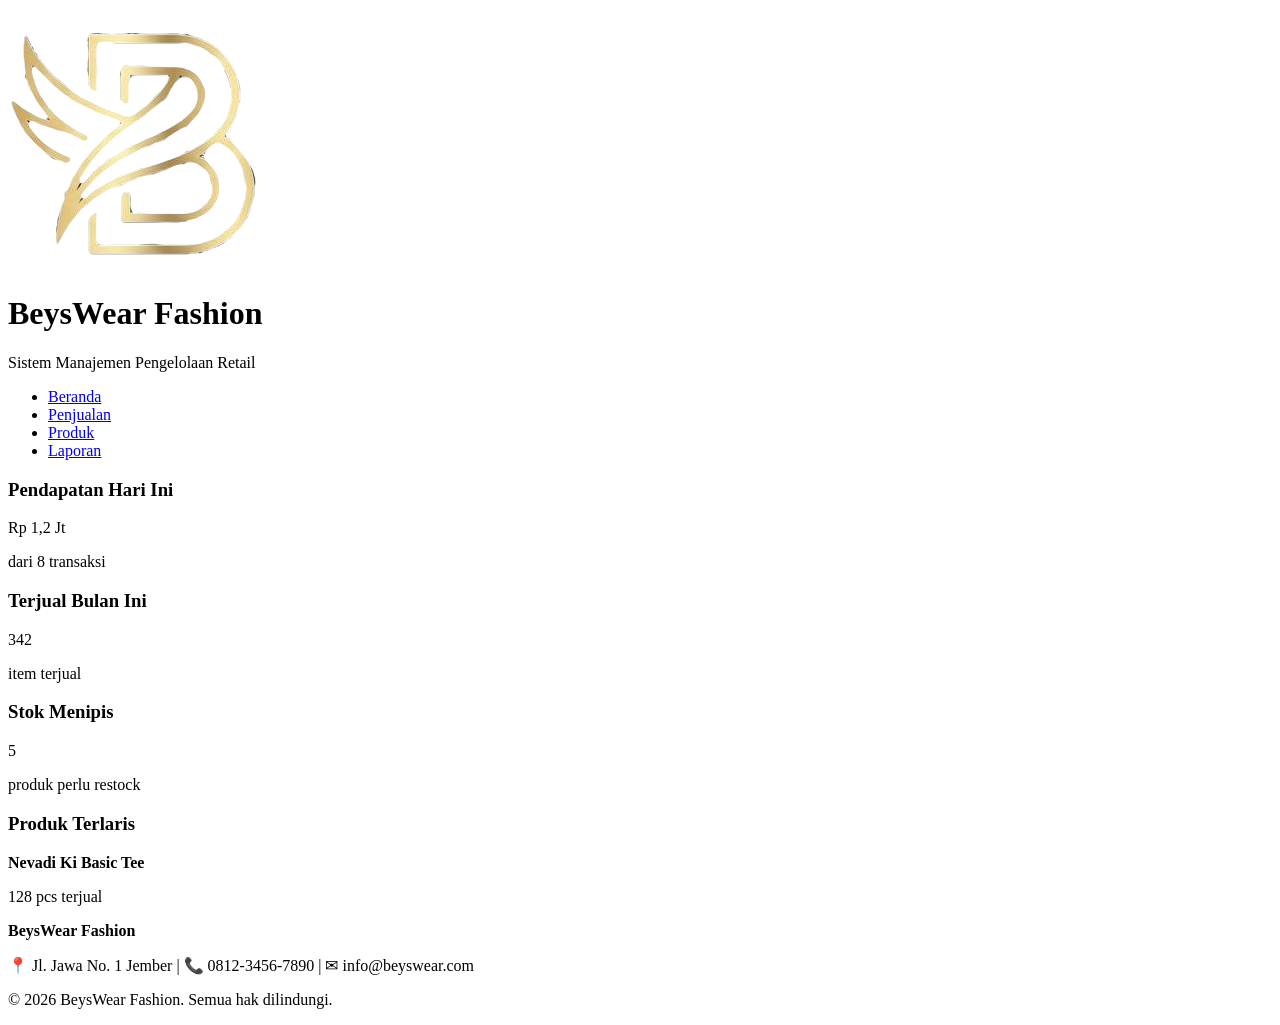
==== index.html @ e57b37e1 "first commit" ====
<!DOCTYPE html>
<html lang="id">

<head>
<meta charset="UTF-8">
<meta name="viewport" content="width=device-width, initial-scale=1.0">
<title>BeysWear Fashion</title>
</head>

<body>

<header>

    <div>
        <img src="IMG_7126.PNG" alt="Logo BeysWear">
        
        <div>
            <h1>BeysWear Fashion</h1>
            <p>Sistem Manajemen Pengelolaan Retail</p>
        </div>
    </div>

</header>

<nav>
    <ul>
        <li><a href="#">Beranda</a></li>
        <li><a href="#">Penjualan</a></li>
        <li><a href="#">Produk</a></li>
        <li><a href="#">Laporan</a></li>
    </ul>
</nav>

<div>

    <aside>

        <div>
            <h3>Pendapatan Hari Ini</h3>
            <p>Rp 1,2 Jt</p>
            <p>dari 8 transaksi</p>
        </div>

        <div>
            <h3>Terjual Bulan Ini</h3>
            <p>342</p>
            <p>item terjual</p>
        </div>

        <div>
            <h3>Stok Menipis</h3>
            <p>5</p>
            <p>produk perlu restock</p>
        </div>

        <div>
            <h3>Produk Terlaris</h3>
            <p><strong>Nevadi Ki Basic Tee</strong></p>
            <p>128 pcs terjual</p>
        </div>

    </aside>

</div>

<footer>
    <p><strong>BeysWear Fashion</strong></p>
    <p>📍 Jl. Jawa No. 1 Jember | 📞 0812-3456-7890 | ✉ info@beyswear.com</p>

    <p>© 2026 BeysWear Fashion. Semua hak dilindungi.</p>
</footer>

</body>
</html>
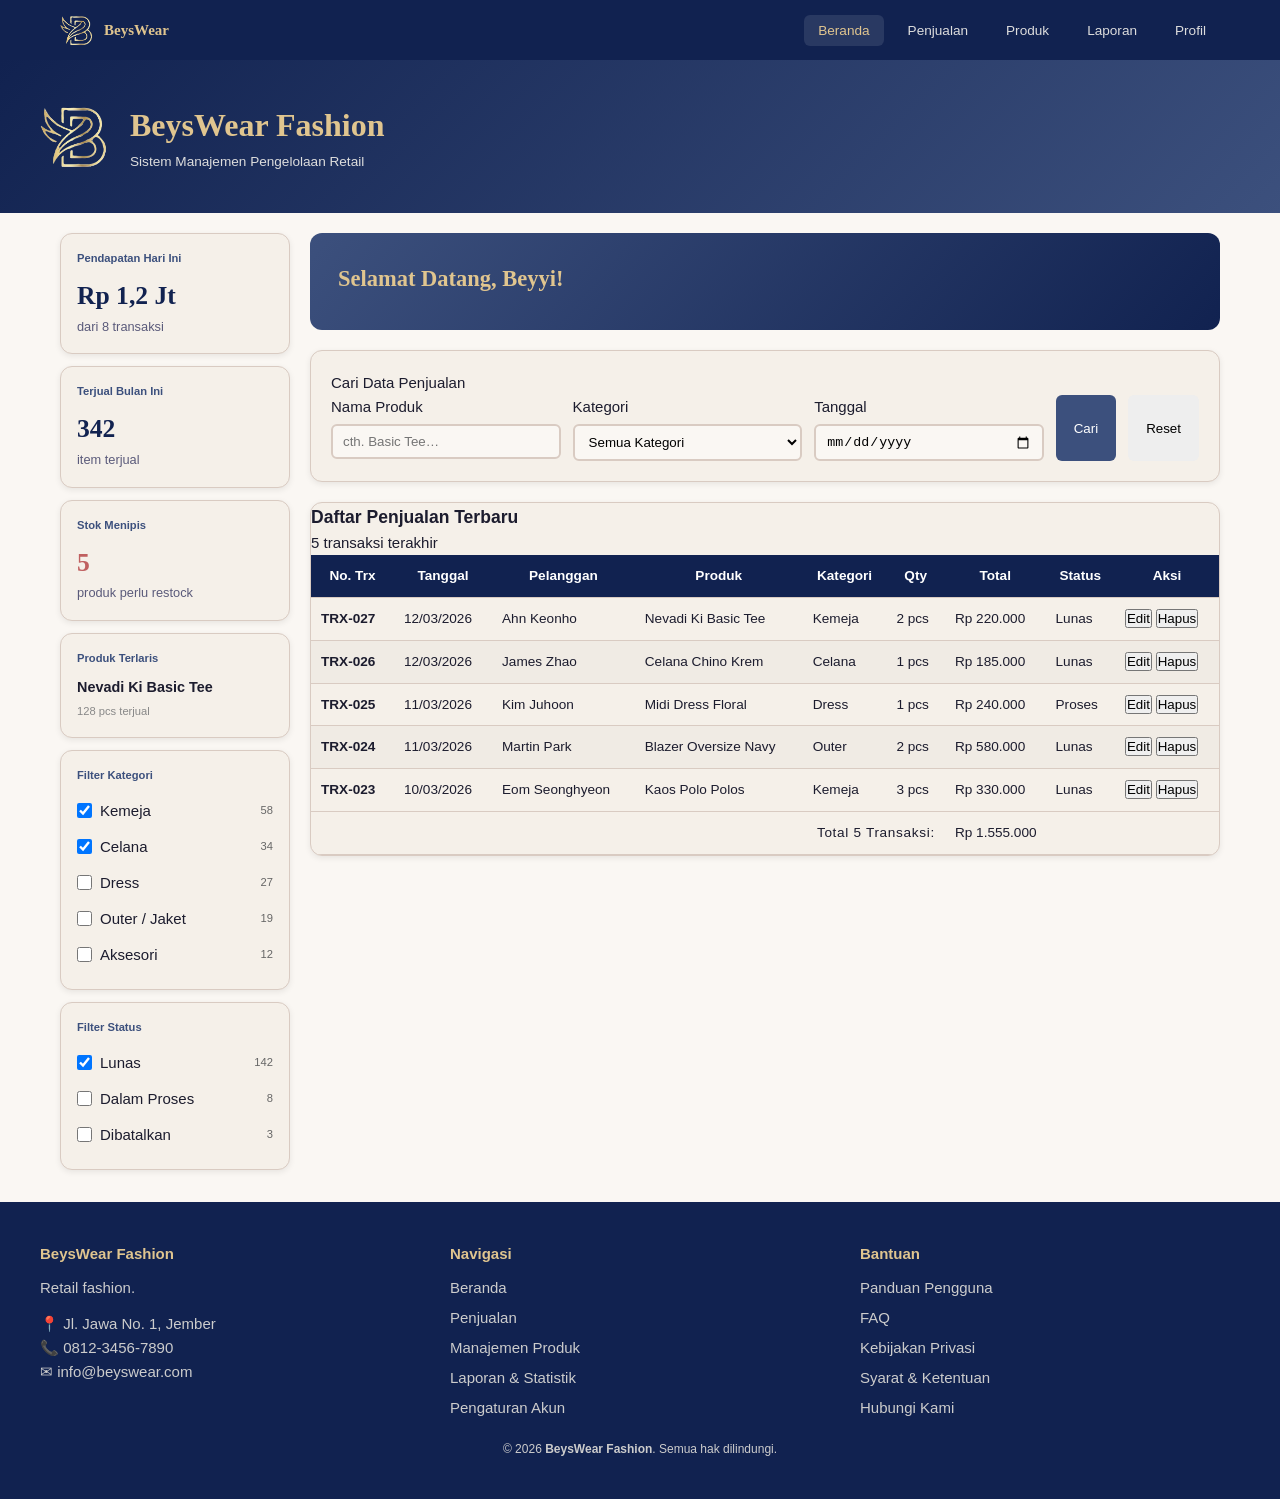
==== commit 915c41ff: "Mengeluarkan file dari folder" ====
--- a/index.html
+++ b/index.html
@@ -1,74 +1,319 @@
 <!DOCTYPE html>
 <html lang="id">
-
 <head>
-<meta charset="UTF-8">
-<meta name="viewport" content="width=device-width, initial-scale=1.0">
-<title>BeysWear Fashion</title>
+    <meta charset="UTF-8">
+    <meta name="viewport" content="width=device-width, initial-scale=1.0">
+    <title>BeysWear Fashion</title>
+    <link rel="stylesheet" href="style.css">
 </head>
 
 <body>
 
-<header>
-
-    <div>
-        <img src="IMG_7126.PNG" alt="Logo BeysWear">
-        
-        <div>
-            <h1>BeysWear Fashion</h1>
-            <p>Sistem Manajemen Pengelolaan Retail</p>
+    <nav>
+        <div class="nav-inner">
+
+            <div class="nav-brand">
+                <img src="IMG_7126.PNG" alt="Logo BeysWear Fashion">
+                <span class="nav-brand-name">BeysWear</span>
+            </div>
+
+            <ul class="nav-menu">
+                <li><a href="#" class="aktif">Beranda</a></li>
+                <li><a href="#">Penjualan</a></li>
+                <li><a href="#">Produk</a></li>
+                <li><a href="#">Laporan</a></li>
+                <li><a href="#">Profil</a></li>
+            </ul>
+
+            <div class="hamburger" role="button">
+                <span></span>
+                <span></span>
+                <span></span>
+            </div>
+
         </div>
+    </nav>
+
+    <header>
+        <div class="header-inner">
+            <img src="IMG_7126.PNG" alt="Logo BeysWear Fashion" class="header-logo">
+            <div class="header-teks">
+                <h1>BeysWear Fashion</h1>
+                <p>Sistem Manajemen Pengelolaan Retail</p>
+            </div>
+        </div>
+    </header>
+
+    <div class="wrapper">
+
+        <aside>
+
+            <div class="sb-card">
+                <p class="sb-title">Pendapatan Hari Ini</p>
+                <p class="sb-angka">Rp 1,2 Jt</p>
+                <p class="sb-label">dari 8 transaksi</p>
+            </div>
+
+            <div class="sb-card">
+                <p class="sb-title">Terjual Bulan Ini</p>
+                <p class="sb-angka">342</p>
+                <p class="sb-label">item terjual</p>
+            </div>
+
+            <div class="sb-card">
+                <p class="sb-title">Stok Menipis</p>
+                <p class="sb-angka" style="color:#C06060;">5</p>
+                <p class="sb-label">produk perlu restock</p>
+            </div>
+
+            <div class="sb-card">
+                <p class="sb-title">Produk Terlaris</p>
+                <p style="font-weight:600; font-size:.9rem;">Nevadi Ki Basic Tee</p>
+                <p class="sb-sub" style="margin-top:4px;">128 pcs terjual</p>
+            </div>
+
+            <div class="sb-card">
+                <p class="sb-title">Filter Kategori</p>
+
+                <div class="filter-row">
+                    <input type="checkbox" id="f-Kemeja" checked>
+                    <label for="f-Kemeja">Kemeja</label>
+                    <span class="filter-count">58</span>
+                </div>
+                <div class="filter-row">
+                    <input type="checkbox" id="f-Celana" checked>
+                    <label for="f-Celana">Celana</label>
+                    <span class="filter-count">34</span>
+                </div>
+                <div class="filter-row">
+                    <input type="checkbox" id="f-dress">
+                    <label for="f-dress">Dress</label>
+                    <span class="filter-count">27</span>
+                </div>
+                <div class="filter-row">
+                    <input type="checkbox" id="f-outer">
+                    <label for="f-outer">Outer / Jaket</label>
+                    <span class="filter-count">19</span>
+                </div>
+                <div class="filter-row">
+                    <input type="checkbox" id="f-aksesori">
+                    <label for="f-aksesori">Aksesori</label>
+                    <span class="filter-count">12</span>
+                </div>
+            </div>
+
+            <div class="sb-card">
+                <p class="sb-title">Filter Status</p>
+
+                <div class="filter-row">
+                    <input type="checkbox" id="s-lunas" checked>
+                    <label for="s-lunas">Lunas</label>
+                    <span class="filter-count">142</span>
+                </div>
+                <div class="filter-row">
+                    <input type="checkbox" id="s-proses">
+                    <label for="s-proses">Dalam Proses</label>
+                    <span class="filter-count">8</span>
+                </div>
+                <div class="filter-row">
+                    <input type="checkbox" id="s-batal">
+                    <label for="s-batal">Dibatalkan</label>
+                    <span class="filter-count">3</span>
+                </div>
+            </div>
+
+        </aside>
+
+    <main>
+
+        <section class="hero-section">
+            <h2>Selamat Datang, Beyyi!</h2>
+        </section>
+
+        <section class="form-box">
+            <p class="seksi-label" id="lbl-form">Cari Data Penjualan</p>
+            <div class="form-row">
+
+                <div class="form-grup">
+                    <label for="cari-nama">Nama Produk</label>
+                    <input type="text" id="cari-nama" placeholder="cth. Basic Tee…">
+                </div>
+
+                <div class="form-grup">
+                    <label for="cari-kategori">Kategori</label>
+                    <select id="cari-kategori">
+                    <option value="">Semua Kategori</option>
+                    <option>Kemeja</option>
+                    <option>Celana</option>
+                    <option>Dress</option>
+                    <option>Outer / Jaket</option>
+                    <option>Aksesori</option>
+                    </select>
+                </div>
+
+                <div class="form-grup">
+                    <label for="cari-tanggal">Tanggal</label>
+                    <input type="date" id="cari-tanggal">
+                </div>
+
+                <button class="btn btn-primer" type="button">Cari</button>
+                <button class="btn btn-sekunder" type="button">Reset</button>
+            </div>
+        </section>
+
+        <section class="tabel-box">
+            <div class="tabel-header">
+                <h3 id="lbl-tabel">Daftar Penjualan Terbaru</h3>
+                <span class="chip">5 transaksi terakhir</span>
+            </div>
+
+            <div class="tabel-scroll">
+                <table>
+                    <caption style="display:none">Daftar 5 transaksi penjualan terbaru BeysWear Fashion</caption>
+
+                    <thead>
+                        <tr>
+                            <th>No. Trx</th>
+                            <th>Tanggal</th>
+                            <th>Pelanggan</th>
+                            <th>Produk</th>
+                            <th>Kategori</th>
+                            <th>Qty</th>
+                            <th>Total</th>
+                            <th>Status</th>
+                            <th>Aksi</th>
+                        </tr>
+                    </thead>
+
+                    <tbody>
+                        <tr>
+                            <td><strong>TRX-027</strong></td>
+                            <td><time datetime="2026-03-12">12/03/2026</time></td>
+                            <td>Ahn Keonho</td>
+                            <td>Nevadi Ki Basic Tee</td>
+                            <td>Kemeja</td>
+                            <td>2 pcs</td>
+                            <td>Rp 220.000</td>
+                            <td><span class="badge badge-lunas">Lunas</span></td>
+                            <td>
+                            <button class="btn-tbl edit"  type="button">Edit</button>
+                            <button class="btn-tbl hapus" type="button">Hapus</button>
+                            </td>
+                        </tr>
+                        
+                        <tr>
+                            <td><strong>TRX-026</strong></td>
+                            <td><time datetime="2026-03-12">12/03/2026</time></td>
+                            <td>James Zhao</td>
+                            <td>Celana Chino Krem</td>
+                            <td>Celana</td>
+                            <td>1 pcs</td>
+                            <td>Rp 185.000</td>
+                            <td><span class="badge badge-lunas">Lunas</span></td>
+                            <td>
+                            <button class="btn-tbl edit"  type="button">Edit</button>
+                            <button class="btn-tbl hapus" type="button">Hapus</button>
+                            </td>
+                        </tr>
+                        <tr>
+                            <td><strong>TRX-025</strong></td>
+                            <td><time datetime="2026-03-11">11/03/2026</time></td>
+                            <td>Kim Juhoon</td>
+                            <td>Midi Dress Floral</td>
+                            <td>Dress</td>
+                            <td>1 pcs</td>
+                            <td>Rp 240.000</td>
+                            <td><span class="badge badge-proses">Proses</span></td>
+                            <td>
+                            <button class="btn-tbl edit"  type="button">Edit</button>
+                            <button class="btn-tbl hapus" type="button">Hapus</button>
+                            </td>
+                        </tr>
+                        <tr>
+                            <td><strong>TRX-024</strong></td>
+                            <td><time datetime="2026-03-11">11/03/2026</time></td>
+                            <td>Martin Park</td>
+                            <td>Blazer Oversize Navy</td>
+                            <td>Outer</td>
+                            <td>2 pcs</td>
+                            <td>Rp 580.000</td>
+                            <td><span class="badge badge-lunas">Lunas</span></td>
+                            <td>
+                            <button class="btn-tbl edit"  type="button">Edit</button>
+                            <button class="btn-tbl hapus" type="button">Hapus</button>
+                            </td>
+                        </tr>
+                        <tr>
+                            <td><strong>TRX-023</strong></td>
+                            <td><time datetime="2026-03-10">10/03/2026</time></td>
+                            <td>Eom Seonghyeon</td>
+                            <td>Kaos Polo Polos</td>
+                            <td>Kemeja</td>
+                            <td>3 pcs</td>
+                            <td>Rp 330.000</td>
+                            <td><span class="badge badge-lunas">Lunas</span></td>
+                            <td>
+                            <button class="btn-tbl edit"  type="button">Edit</button>
+                            <button class="btn-tbl hapus" type="button">Hapus</button>
+                            </td>
+                        </tr>
+                    </tbody>
+
+                    <tfoot>
+                    <tr>
+                        <td colspan="6" style="text-align:right; letter-spacing:.05em;">
+                        Total 5 Transaksi:
+                        </td>
+                        <td colspan="3">Rp 1.555.000</td>
+                    </tr>
+                    </tfoot>
+                </table>
+            </div>
+        </section>
+
+    </main>
     </div>
 
-</header>
-
-<nav>
-    <ul>
-        <li><a href="#">Beranda</a></li>
-        <li><a href="#">Penjualan</a></li>
-        <li><a href="#">Produk</a></li>
-        <li><a href="#">Laporan</a></li>
-    </ul>
-</nav>
-
-<div>
-
-    <aside>
-
-        <div>
-            <h3>Pendapatan Hari Ini</h3>
-            <p>Rp 1,2 Jt</p>
-            <p>dari 8 transaksi</p>
+    <footer>
+        <div class="footer-grid">
+
+            <div class="footer-col">
+                <h4>BeysWear Fashion</h4>
+                <p> Retail fashion. </p>
+                <p style="margin-top:12px;">
+                    📍 Jl. Jawa No. 1, Jember<br>
+                    📞 0812-3456-7890<br>
+                    ✉ info@beyswear.com
+                </p>
+            </div>
+
+            <div class="footer-col">
+                <h4>Navigasi</h4>
+                <ul>
+                    <li><a href="#">Beranda</a></li>
+                    <li><a href="#">Penjualan</a></li>
+                    <li><a href="#">Manajemen Produk</a></li>
+                    <li><a href="#">Laporan &amp; Statistik</a></li>
+                    <li><a href="#">Pengaturan Akun</a></li>
+                </ul>
+            </div>
+
+            <div class="footer-col">
+                <h4>Bantuan</h4>
+                <ul>
+                    <li><a href="#">Panduan Pengguna</a></li>
+                    <li><a href="#">FAQ</a></li>
+                    <li><a href="#">Kebijakan Privasi</a></li>
+                    <li><a href="#">Syarat &amp; Ketentuan</a></li>
+                    <li><a href="#">Hubungi Kami</a></li>
+                </ul>
+            </div>
+
         </div>
 
-        <div>
-            <h3>Terjual Bulan Ini</h3>
-            <p>342</p>
-            <p>item terjual</p>
-        </div>
-
-        <div>
-            <h3>Stok Menipis</h3>
-            <p>5</p>
-            <p>produk perlu restock</p>
-        </div>
-
-        <div>
-            <h3>Produk Terlaris</h3>
-            <p><strong>Nevadi Ki Basic Tee</strong></p>
-            <p>128 pcs terjual</p>
-        </div>
-
-    </aside>
-
-</div>
-
-<footer>
-    <p><strong>BeysWear Fashion</strong></p>
-    <p>📍 Jl. Jawa No. 1 Jember | 📞 0812-3456-7890 | ✉ info@beyswear.com</p>
-
-    <p>© 2026 BeysWear Fashion. Semua hak dilindungi.</p>
-</footer>
+        <p class="footer-bottom"> &copy; 2026 <strong>BeysWear Fashion</strong>. Semua hak dilindungi.
+        </p>
+    </footer>
 
 </body>
 </html>
--- a/style.css
+++ b/style.css
@@ -0,0 +1,337 @@
+        *{box-sizing:border-box;margin:0;padding:0;}
+
+        body{
+        font-family:'DM Sans',sans-serif;
+        font-size:15px;
+        line-height:1.6;
+        background:#FAF7F3 ;
+        color:#1C1C2E ;
+        }
+
+        img{max-width:100%;display:block}
+        ul{list-style:none}
+        a{text-decoration:none;color:inherit}
+
+        @keyframes fadeSlideUp{
+        from{opacity:0;transform:translateY(20px);}
+        to{opacity:1;transform:translateY(0);}
+        }
+
+        @keyframes fadeIn{
+        from{opacity:0;}
+        to{opacity:1;}
+        }
+
+        nav{
+        position:fixed;
+        top:0;
+        width:100%;
+        background:#112250 ;
+        z-index:1000;
+        }
+
+        .nav-inner{
+        max-width:1200px;
+        margin:auto;
+        padding:0 20px;
+        height:60px;
+        display:flex;
+        align-items:center;
+        justify-content:space-between;
+        }
+
+        .nav-brand{
+        display:flex;
+        align-items:center;
+        gap:10px;
+        }
+
+        .nav-brand img{
+        width:34px;
+        height:34px;
+        }
+
+        .nav-brand-name{
+        font-family:'Cormorant Garamond',serif;
+        font-weight:700;
+        color:#E0C58F ;
+        }
+
+        .nav-menu{
+        display:none;
+        gap:10px;
+        }
+
+        .nav-menu li a{
+        padding:8px 14px;
+        font-size:.85rem;
+        color:#ddd;
+        border-radius:6px;
+        transition:.3s;
+        }
+
+        .nav-menu li a:hover,
+        .nav-menu li a.aktif{
+        background:rgba(255,255,255,.1);
+        color:#E0C58F ;
+        }
+
+        .hamburger{
+        display:flex;
+        flex-direction:column;
+        gap:4px;
+        cursor:pointer;
+        }
+
+        .hamburger span{
+        width:22px;
+        height:2px;
+        background:#E0C58F ;
+        }
+
+        @media(min-width:768px){
+        .nav-menu{display:flex;}
+        .hamburger{display:none;}
+        }
+
+        header{
+        margin-top:60px;
+        background:linear-gradient(135deg,#112250,#3C507D);
+        padding:40px 20px;
+        }
+
+        .header-inner{
+        max-width:1200px;
+        margin:auto;
+        display:flex;
+        align-items:center;
+        gap:20px;
+        animation:fadeSlideUp .6s ease;
+        }
+
+        .header-logo{
+        width:70px;
+        }
+
+        .header-teks h1{
+        font-family:'Cormorant Garamond',serif;
+        font-size:2rem;
+        color:#E0C58F;
+        }
+
+        .header-teks p{
+        color:#ddd;
+        font-size:.85rem;
+        }
+
+        .wrapper{
+        max-width:1200px;
+        margin:auto;
+        padding:20px;
+        display:flex;
+        flex-direction:column;
+        gap:20px;
+        }
+
+        @media(min-width:1024px){
+        .wrapper{flex-direction:row;}
+        }
+
+        aside{width:100%;}
+
+        @media(min-width:1024px){
+        aside{width:230px;}
+        }
+
+        .sb-card{
+        background:#F5F0E9;
+        border:1px solid #D9CBC2;
+        border-radius:12px;
+        padding:16px;
+        margin-bottom:12px;
+        box-shadow:0 2px 6px rgba(0,0,0,.08);
+        animation:fadeSlideUp .4s ease;
+        }
+
+        .sb-title{
+        font-size:.7rem;
+        font-weight:600;
+        color:#3C507D;
+        margin-bottom:8px;
+        }
+
+        .sb-angka{
+        font-family:'Cormorant Garamond',serif;
+        font-size:1.6rem;
+        font-weight:700;
+        color:#112250;
+        }
+
+        .sb-label{font-size:.8rem;color:#5A5A7A;}
+        .sb-sub{font-size:.7rem;color:#888}
+
+        .filter-row{
+        display:flex;
+        align-items:center;
+        gap:8px;
+        padding:6px 0;
+        }
+
+        .filter-row input{
+        width:15px;
+        height:15px;
+        }
+
+        .filter-count{
+        margin-left:auto;
+        font-size:.7rem;
+        color:#666;
+        }
+
+        main{
+        flex:1;
+        display:flex;
+        flex-direction:column;
+        gap:20px;
+        }
+
+        .hero-section{
+        background:linear-gradient(130deg,#3C507D,#112250);
+        border-radius:12px;
+        padding:28px;
+        color:white;
+        animation:fadeSlideUp .5s ease;
+        }
+
+        .hero-section h2{
+        font-family:'Cormorant Garamond',serif;
+        color:#E0C58F;
+        margin-bottom:5px;
+        }
+
+        .form-box{
+        background:#F5F0E9;
+        border:1px solid #D9CBC2;
+        border-radius:12px;
+        padding:20px;
+        box-shadow:0 2px 6px rgba(0,0,0,.08);
+        }
+
+        .form-row{
+        display:flex;
+        flex-wrap:wrap;
+        gap:12px;
+        }
+
+        .form-grup{
+        display:flex;
+        flex-direction:column;
+        gap:5px;
+        flex:1;
+        min-width:140px;
+        }
+
+        .form-grup input,
+        .form-grup select{
+        padding:8px 10px;
+        border:2px solid #D9CBC2;
+        border-radius:6px;
+        background:#FAF7F3;
+        }
+
+        .form-grup input:focus,
+        .form-grup select:focus{
+        border-color:#3C507D;
+        outline:none;
+        }
+
+        .btn{
+        padding:8px 18px;
+        border:none;
+        border-radius:6px;
+        cursor:pointer;
+        }
+
+        .btn-primer{
+        background:#3C507D;
+        color:white;
+        }
+
+        .btn-sekunder{
+        background:#eee;
+        }
+
+        .tabel-box{
+        background:#F5F0E9;
+        border:1px solid #D9CBC2;
+        border-radius:12px;
+        overflow:hidden;
+        box-shadow:0 2px 6px rgba(0,0,0,.08);
+        }
+
+        table{
+        width:100%;
+        border-collapse:collapse;
+        font-size:.85rem;
+        }
+
+        thead{
+        background:#112250;
+        color:white;
+        }
+
+        th,td{
+        padding:10px;
+        border-bottom:1px solid #D9CBC2;
+        }
+
+        tbody tr:nth-child(even){
+        background:#F0EBE4;
+        }
+
+        tbody tr:hover{
+        background:#F5E8CB;
+        }
+
+        footer{
+        background:#112250;
+        color:#ccc;
+        padding:40px 20px;
+        }
+
+        .footer-grid{
+        max-width:1200px;
+        margin:auto;
+        display:grid;
+        grid-template-columns:1fr;
+        gap:30px;
+        }
+
+        @media(min-width:600px){
+        .footer-grid{grid-template-columns:repeat(2,1fr);}
+        }
+
+        @media(min-width:900px){
+        .footer-grid{grid-template-columns:repeat(3,1fr);}
+        }
+
+        .footer-col h4{
+        color:#E0C58F;
+        margin-bottom:10px;
+        }
+
+        .footer-col ul{
+        display:flex;
+        flex-direction:column;
+        gap:6px;
+        }
+
+        .footer-col ul a:hover{
+        color:#E0C58F;
+        }
+
+        .footer-bottom{
+        text-align:center;
+        margin-top:20px;
+        font-size:.75rem;
+        }
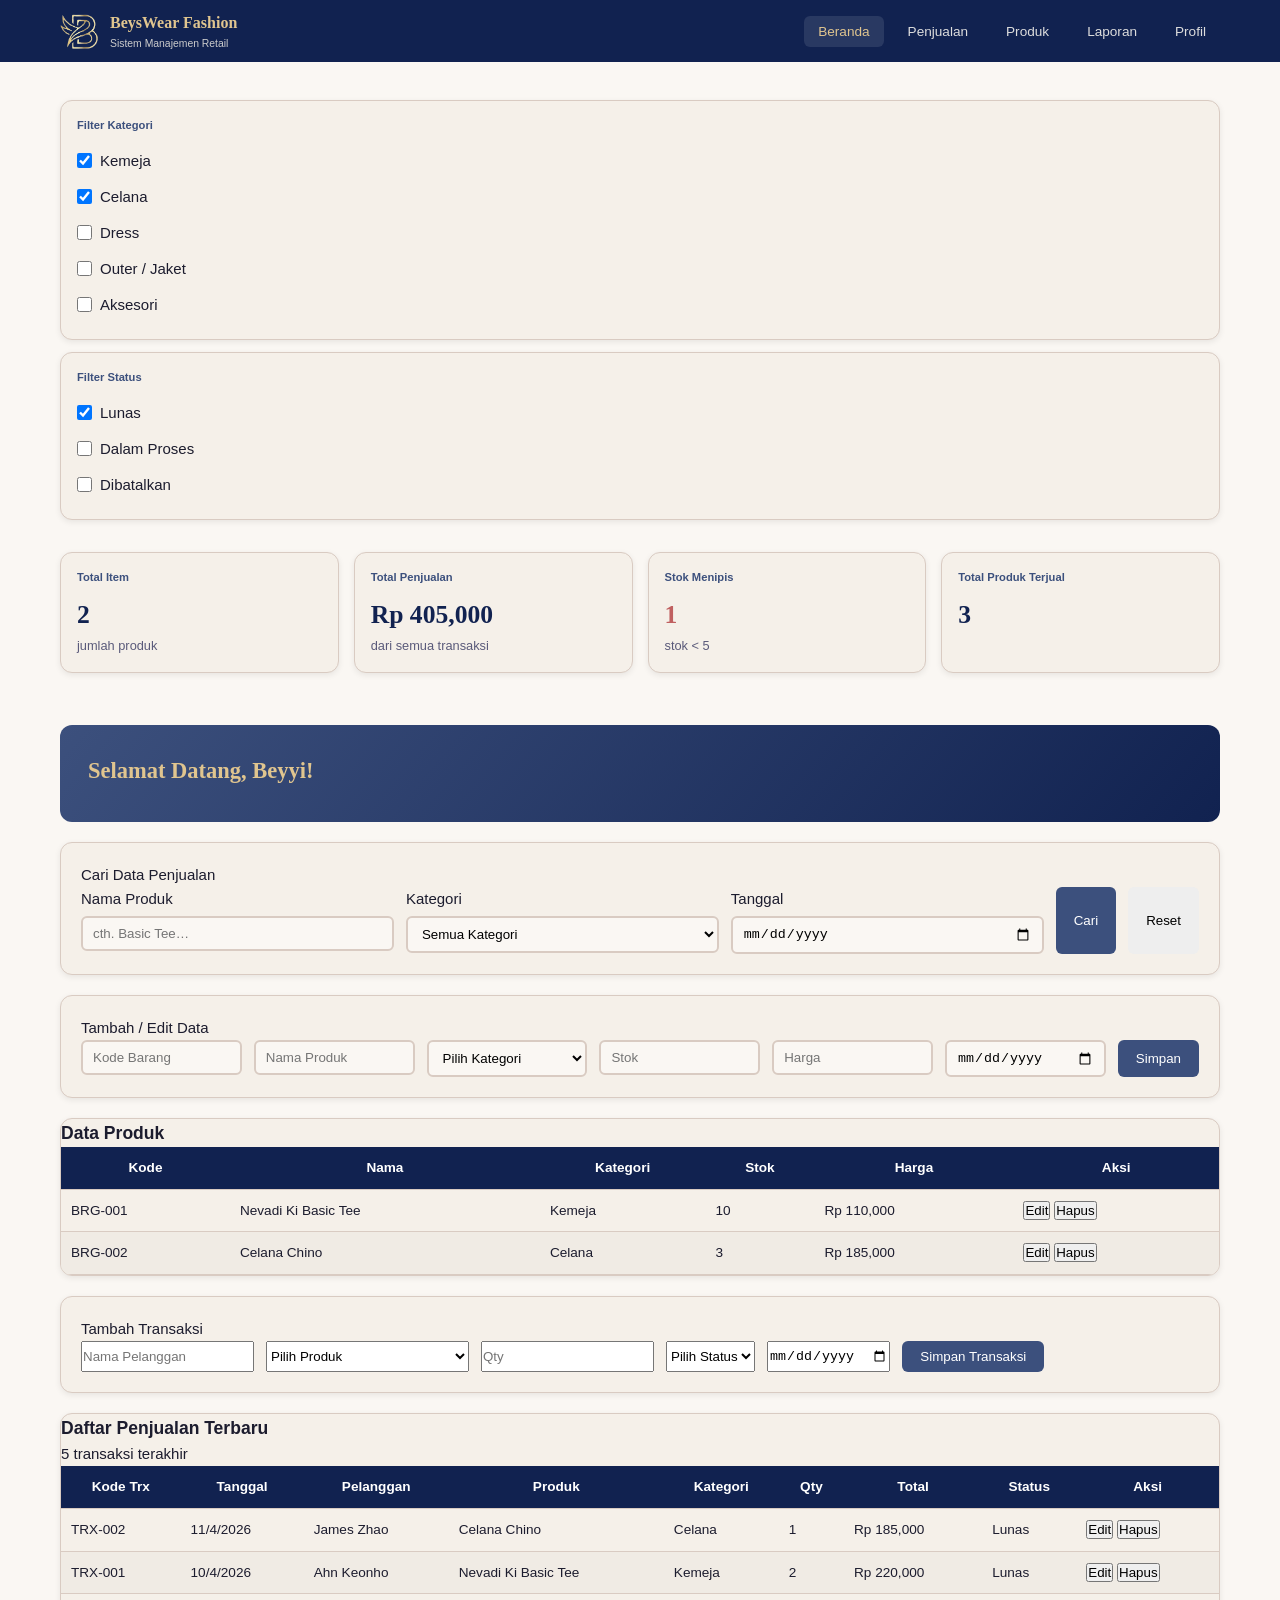
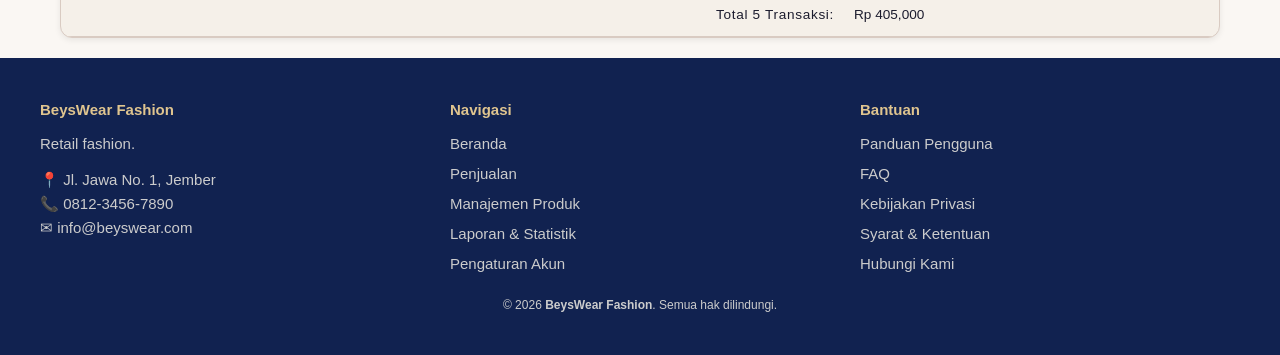
==== commit f8bbe792: "Menambahkan JS dan mengganti beberapa tampilan" ====
--- a/index.html
+++ b/index.html
@@ -11,12 +11,15 @@
 
     <nav>
         <div class="nav-inner">
-
+    
             <div class="nav-brand">
                 <img src="IMG_7126.PNG" alt="Logo BeysWear Fashion">
-                <span class="nav-brand-name">BeysWear</span>
-            </div>
-
+                <div class="brand-text">
+                    <h1>BeysWear Fashion</h1>
+                    <p>Sistem Manajemen Retail</p>
+                </div>
+            </div>
+    
             <ul class="nav-menu">
                 <li><a href="#" class="aktif">Beranda</a></li>
                 <li><a href="#">Penjualan</a></li>
@@ -24,53 +27,19 @@
                 <li><a href="#">Laporan</a></li>
                 <li><a href="#">Profil</a></li>
             </ul>
-
+    
             <div class="hamburger" role="button">
                 <span></span>
                 <span></span>
                 <span></span>
             </div>
-
+    
         </div>
     </nav>
 
-    <header>
-        <div class="header-inner">
-            <img src="IMG_7126.PNG" alt="Logo BeysWear Fashion" class="header-logo">
-            <div class="header-teks">
-                <h1>BeysWear Fashion</h1>
-                <p>Sistem Manajemen Pengelolaan Retail</p>
-            </div>
-        </div>
-    </header>
-
     <div class="wrapper">
 
         <aside>
-
-            <div class="sb-card">
-                <p class="sb-title">Pendapatan Hari Ini</p>
-                <p class="sb-angka">Rp 1,2 Jt</p>
-                <p class="sb-label">dari 8 transaksi</p>
-            </div>
-
-            <div class="sb-card">
-                <p class="sb-title">Terjual Bulan Ini</p>
-                <p class="sb-angka">342</p>
-                <p class="sb-label">item terjual</p>
-            </div>
-
-            <div class="sb-card">
-                <p class="sb-title">Stok Menipis</p>
-                <p class="sb-angka" style="color:#C06060;">5</p>
-                <p class="sb-label">produk perlu restock</p>
-            </div>
-
-            <div class="sb-card">
-                <p class="sb-title">Produk Terlaris</p>
-                <p style="font-weight:600; font-size:.9rem;">Nevadi Ki Basic Tee</p>
-                <p class="sb-sub" style="margin-top:4px;">128 pcs terjual</p>
-            </div>
 
             <div class="sb-card">
                 <p class="sb-title">Filter Kategori</p>
@@ -78,27 +47,22 @@
                 <div class="filter-row">
                     <input type="checkbox" id="f-Kemeja" checked>
                     <label for="f-Kemeja">Kemeja</label>
-                    <span class="filter-count">58</span>
                 </div>
                 <div class="filter-row">
                     <input type="checkbox" id="f-Celana" checked>
                     <label for="f-Celana">Celana</label>
-                    <span class="filter-count">34</span>
-                </div>
-                <div class="filter-row">
-                    <input type="checkbox" id="f-dress">
-                    <label for="f-dress">Dress</label>
-                    <span class="filter-count">27</span>
-                </div>
-                <div class="filter-row">
-                    <input type="checkbox" id="f-outer">
-                    <label for="f-outer">Outer / Jaket</label>
-                    <span class="filter-count">19</span>
-                </div>
-                <div class="filter-row">
-                    <input type="checkbox" id="f-aksesori">
-                    <label for="f-aksesori">Aksesori</label>
-                    <span class="filter-count">12</span>
+                </div>
+                <div class="filter-row">
+                    <input type="checkbox" id="f-Dress">
+                    <label for="f-Dress">Dress</label>
+                </div>
+                <div class="filter-row">
+                    <input type="checkbox" id="f-Outer">
+                    <label for="f-Outer">Outer / Jaket</label>
+                </div>
+                <div class="filter-row">
+                    <input type="checkbox" id="f-Aksesori">
+                    <label for="f-Aksesori">Aksesori</label>
                 </div>
             </div>
 
@@ -108,23 +72,45 @@
                 <div class="filter-row">
                     <input type="checkbox" id="s-lunas" checked>
                     <label for="s-lunas">Lunas</label>
-                    <span class="filter-count">142</span>
                 </div>
                 <div class="filter-row">
                     <input type="checkbox" id="s-proses">
                     <label for="s-proses">Dalam Proses</label>
-                    <span class="filter-count">8</span>
                 </div>
                 <div class="filter-row">
                     <input type="checkbox" id="s-batal">
                     <label for="s-batal">Dibatalkan</label>
-                    <span class="filter-count">3</span>
                 </div>
             </div>
 
         </aside>
 
     <main>
+
+        <div class="statistik-grid">
+            <div class="sb-card">
+                <p class="sb-title">Total Item</p>
+                <p class="sb-angka" id="totalItem">0</p>
+                <p class="sb-label">jumlah produk</p>
+            </div>
+            
+            <div class="sb-card">
+                <p class="sb-title">Total Penjualan</p>
+                <p class="sb-angka" id="totalPenjualan">Rp 0</p>
+                <p class="sb-label">dari semua transaksi</p>
+            </div>
+            
+            <div class="sb-card">
+                <p class="sb-title">Stok Menipis</p>
+                <p class="sb-angka" id="stokMenipis" style="color:#C06060;">0</p>
+                <p class="sb-label">stok < 5</p>
+            </div>
+
+            <div class="sb-card">
+                <p class="sb-title">Total Produk Terjual</p>
+                <p class="sb-angka" id="totalTerjual">0</p>
+            </div>
+        </div>
 
         <section class="hero-section">
             <h2>Selamat Datang, Beyyi!</h2>
@@ -135,8 +121,8 @@
             <div class="form-row">
 
                 <div class="form-grup">
-                    <label for="cari-nama">Nama Produk</label>
-                    <input type="text" id="cari-nama" placeholder="cth. Basic Tee…">
+                    <label for="searchInput">Nama Produk</label>
+                    <input type="text" id="searchInput" placeholder="cth. Basic Tee…">
                 </div>
 
                 <div class="form-grup">
@@ -161,6 +147,97 @@
             </div>
         </section>
 
+        <section class="form-box">
+            <p class="seksi-label">Tambah / Edit Data</p>
+        
+            <form id="formData" class="form-row">
+        
+                <input type="hidden" id="editIndex">
+        
+                <div class="form-grup">
+                    <input type="text" id="kode" placeholder="Kode Barang" required>
+                </div>
+        
+                <div class="form-grup">
+                    <input type="text" id="nama" placeholder="Nama Produk" required>
+                </div>
+        
+                <div class="form-grup">
+                    <select id="kategoriForm" required>
+                        <option value="">Pilih Kategori</option>
+                        <option>Kemeja</option>
+                        <option>Celana</option>
+                        <option>Dress</option>
+                        <option>Outer / Jaket</option>
+                        <option>Aksesori</option>
+                    </select>
+                </div>
+        
+                <div class="form-grup">
+                    <input type="number" id="stok" placeholder="Stok" required>
+                </div>
+        
+                <div class="form-grup">
+                    <input type="number" id="harga" placeholder="Harga" required>
+                </div>
+        
+                <div class="form-grup">
+                    <input type="date" id="tanggal" required>
+                </div>
+        
+                <button id="btnSimpan" type="button" class="btn btn-primer">Simpan</button>
+        
+            </form>
+        </section>
+
+        <section class="tabel-box">
+            <div class="tabel-header">
+                <h3>Data Produk</h3>
+            </div>
+        
+            <div class="tabel-scroll">
+                <table>
+                    <thead>
+                        <tr>
+                            <th>Kode</th>
+                            <th>Nama</th>
+                            <th>Kategori</th>
+                            <th>Stok</th>
+                            <th>Harga</th>
+                            <th>Aksi</th>
+                        </tr>
+                    </thead>
+        
+                    <tbody id="dataProduk"></tbody>
+                </table>
+            </div>
+        </section>
+
+        <section class="form-box">
+            <p class="seksi-label">Tambah Transaksi</p>
+        
+            <div class="form-row">
+        
+                <input type="text" id="pelanggan" placeholder="Nama Pelanggan">
+        
+                <select id="produkSelect"></select>
+        
+                <input type="number" id="qty" placeholder="Qty">
+        
+                <select id="status">
+                    <option value="">Pilih Status</option>
+                    <option>Lunas</option>
+                    <option>Proses</option>
+                    <option>Batal</option>
+                </select>
+        
+                <input type="date" id="tanggalJual">
+        
+                <button id="btnTransaksi" class="btn btn-primer">Simpan Transaksi</button>
+        
+            </div>
+        </section>
+
         <section class="tabel-box">
             <div class="tabel-header">
                 <h3 id="lbl-tabel">Daftar Penjualan Terbaru</h3>
@@ -173,7 +250,7 @@
 
                     <thead>
                         <tr>
-                            <th>No. Trx</th>
+                            <th>Kode Trx</th>
                             <th>Tanggal</th>
                             <th>Pelanggan</th>
                             <th>Produk</th>
@@ -184,87 +261,16 @@
                             <th>Aksi</th>
                         </tr>
                     </thead>
-
-                    <tbody>
-                        <tr>
-                            <td><strong>TRX-027</strong></td>
-                            <td><time datetime="2026-03-12">12/03/2026</time></td>
-                            <td>Ahn Keonho</td>
-                            <td>Nevadi Ki Basic Tee</td>
-                            <td>Kemeja</td>
-                            <td>2 pcs</td>
-                            <td>Rp 220.000</td>
-                            <td><span class="badge badge-lunas">Lunas</span></td>
-                            <td>
-                            <button class="btn-tbl edit"  type="button">Edit</button>
-                            <button class="btn-tbl hapus" type="button">Hapus</button>
-                            </td>
-                        </tr>
-                        
-                        <tr>
-                            <td><strong>TRX-026</strong></td>
-                            <td><time datetime="2026-03-12">12/03/2026</time></td>
-                            <td>James Zhao</td>
-                            <td>Celana Chino Krem</td>
-                            <td>Celana</td>
-                            <td>1 pcs</td>
-                            <td>Rp 185.000</td>
-                            <td><span class="badge badge-lunas">Lunas</span></td>
-                            <td>
-                            <button class="btn-tbl edit"  type="button">Edit</button>
-                            <button class="btn-tbl hapus" type="button">Hapus</button>
-                            </td>
-                        </tr>
-                        <tr>
-                            <td><strong>TRX-025</strong></td>
-                            <td><time datetime="2026-03-11">11/03/2026</time></td>
-                            <td>Kim Juhoon</td>
-                            <td>Midi Dress Floral</td>
-                            <td>Dress</td>
-                            <td>1 pcs</td>
-                            <td>Rp 240.000</td>
-                            <td><span class="badge badge-proses">Proses</span></td>
-                            <td>
-                            <button class="btn-tbl edit"  type="button">Edit</button>
-                            <button class="btn-tbl hapus" type="button">Hapus</button>
-                            </td>
-                        </tr>
-                        <tr>
-                            <td><strong>TRX-024</strong></td>
-                            <td><time datetime="2026-03-11">11/03/2026</time></td>
-                            <td>Martin Park</td>
-                            <td>Blazer Oversize Navy</td>
-                            <td>Outer</td>
-                            <td>2 pcs</td>
-                            <td>Rp 580.000</td>
-                            <td><span class="badge badge-lunas">Lunas</span></td>
-                            <td>
-                            <button class="btn-tbl edit"  type="button">Edit</button>
-                            <button class="btn-tbl hapus" type="button">Hapus</button>
-                            </td>
-                        </tr>
-                        <tr>
-                            <td><strong>TRX-023</strong></td>
-                            <td><time datetime="2026-03-10">10/03/2026</time></td>
-                            <td>Eom Seonghyeon</td>
-                            <td>Kaos Polo Polos</td>
-                            <td>Kemeja</td>
-                            <td>3 pcs</td>
-                            <td>Rp 330.000</td>
-                            <td><span class="badge badge-lunas">Lunas</span></td>
-                            <td>
-                            <button class="btn-tbl edit"  type="button">Edit</button>
-                            <button class="btn-tbl hapus" type="button">Hapus</button>
-                            </td>
-                        </tr>
-                    </tbody>
+                    
+                    <tbody id="dataPenjualan"></tbody>
 
                     <tfoot>
+
                     <tr>
                         <td colspan="6" style="text-align:right; letter-spacing:.05em;">
                         Total 5 Transaksi:
                         </td>
-                        <td colspan="3">Rp 1.555.000</td>
+                        <td colspan="3" id="totalTransaksi">Rp 0</td>
                     </tr>
                     </tfoot>
                 </table>
@@ -315,5 +321,6 @@
         </p>
     </footer>
 
+    <script src="script.js"></script>
 </body>
 </html>
--- a/style.css
+++ b/style.css
@@ -33,8 +33,7 @@
         .nav-inner{
         max-width:1200px;
         margin:auto;
-        padding:0 20px;
-        height:60px;
+        padding:10px 20px;
         display:flex;
         align-items:center;
         justify-content:space-between;
@@ -45,10 +44,21 @@
         align-items:center;
         gap:10px;
         }
-
+            
         .nav-brand img{
-        width:34px;
-        height:34px;
+        width:40px;
+        height:40px;
+        }
+            
+        .brand-text h1{
+        font-size:1rem;
+        color:#E0C58F;
+        font-family:'Cormorant Garamond',serif;
+        }
+            
+        .brand-text p{
+        font-size:.65rem;
+        color:#ccc;
         }
 
         .nav-brand-name{
@@ -57,9 +67,28 @@
         color:#E0C58F ;
         }
 
-        .nav-menu{
-        display:none;
-        gap:10px;
+        .nav-menu {
+        display: none;
+        flex-direction: column;
+        gap: 10px;
+        width: 100%;
+        background: #112250;
+        position: absolute;
+        top: 60px;
+        left: 0;
+        padding: 20px;
+        z-index: 100;
+        }
+
+        .nav-menu.active {
+        display: flex;
+        flex-direction: column;
+        position: absolute;
+        top: 60px;
+        right: 20px;
+        background: #112250;
+        padding: 10px;
+        border-radius: 8px;
         }
 
         .nav-menu li a{
@@ -89,59 +118,16 @@
         background:#E0C58F ;
         }
 
-        @media(min-width:768px){
-        .nav-menu{display:flex;}
-        .hamburger{display:none;}
-        }
-
-        header{
-        margin-top:60px;
-        background:linear-gradient(135deg,#112250,#3C507D);
-        padding:40px 20px;
-        }
-
-        .header-inner{
-        max-width:1200px;
-        margin:auto;
-        display:flex;
-        align-items:center;
-        gap:20px;
-        animation:fadeSlideUp .6s ease;
-        }
-
-        .header-logo{
-        width:70px;
-        }
-
-        .header-teks h1{
-        font-family:'Cormorant Garamond',serif;
-        font-size:2rem;
-        color:#E0C58F;
-        }
-
-        .header-teks p{
-        color:#ddd;
-        font-size:.85rem;
-        }
-
         .wrapper{
         max-width:1200px;
-        margin:auto;
+        margin:80px auto 0;
         padding:20px;
         display:flex;
         flex-direction:column;
         gap:20px;
         }
 
-        @media(min-width:1024px){
-        .wrapper{flex-direction:row;}
-        }
-
         aside{width:100%;}
-
-        @media(min-width:1024px){
-        aside{width:230px;}
-        }
 
         .sb-card{
         background:#F5F0E9;
@@ -153,6 +139,12 @@
         animation:fadeSlideUp .4s ease;
         }
 
+        .sb-card:hover {
+        transform: translateY(-5px);
+        box-shadow: 0 4px 12px rgba(0,0,0,0.15);
+        transition: 0.3s ease;
+        }
+
         .sb-title{
         font-size:.7rem;
         font-weight:600;
@@ -180,12 +172,6 @@
         .filter-row input{
         width:15px;
         height:15px;
-        }
-
-        .filter-count{
-        margin-left:auto;
-        font-size:.7rem;
-        color:#666;
         }
 
         main{
@@ -307,14 +293,6 @@
         gap:30px;
         }
 
-        @media(min-width:600px){
-        .footer-grid{grid-template-columns:repeat(2,1fr);}
-        }
-
-        @media(min-width:900px){
-        .footer-grid{grid-template-columns:repeat(3,1fr);}
-        }
-
         .footer-col h4{
         color:#E0C58F;
         margin-bottom:10px;
@@ -334,4 +312,48 @@
         text-align:center;
         margin-top:20px;
         font-size:.75rem;
+        }
+
+        .statistik-grid {
+        display: grid;
+        grid-template-columns: 1fr; /* HP: 1 kolom */
+        gap: 15px;
+        margin-bottom: 20px;
+        width: 100%;
+        }
+    
+
+        @media(min-width:600px){
+        .footer-grid{grid-template-columns:repeat(2,1fr);}
+        }
+
+        @media(min-width:900px){
+        .footer-grid{grid-template-columns:repeat(3,1fr);}
+        }
+
+        @media (min-width: 768px) {
+        .statistik-grid {
+            grid-template-columns: repeat(2, 1fr); 
+                }
+        }
+    
+        @media (min-width: 1024px) {
+        .statistik-grid {
+            grid-template-columns: repeat(4, 1fr); 
+                }
+        }
+        
+        @media(min-width: 1024px) {
+                .hamburger {
+                        display: none; 
+                }
+                
+                .nav-menu {
+                        display: flex; 
+                        flex-direction: row; 
+                        position: static; 
+                        width: auto;
+                        padding: 0;
+                        background: transparent;
+                }
         }
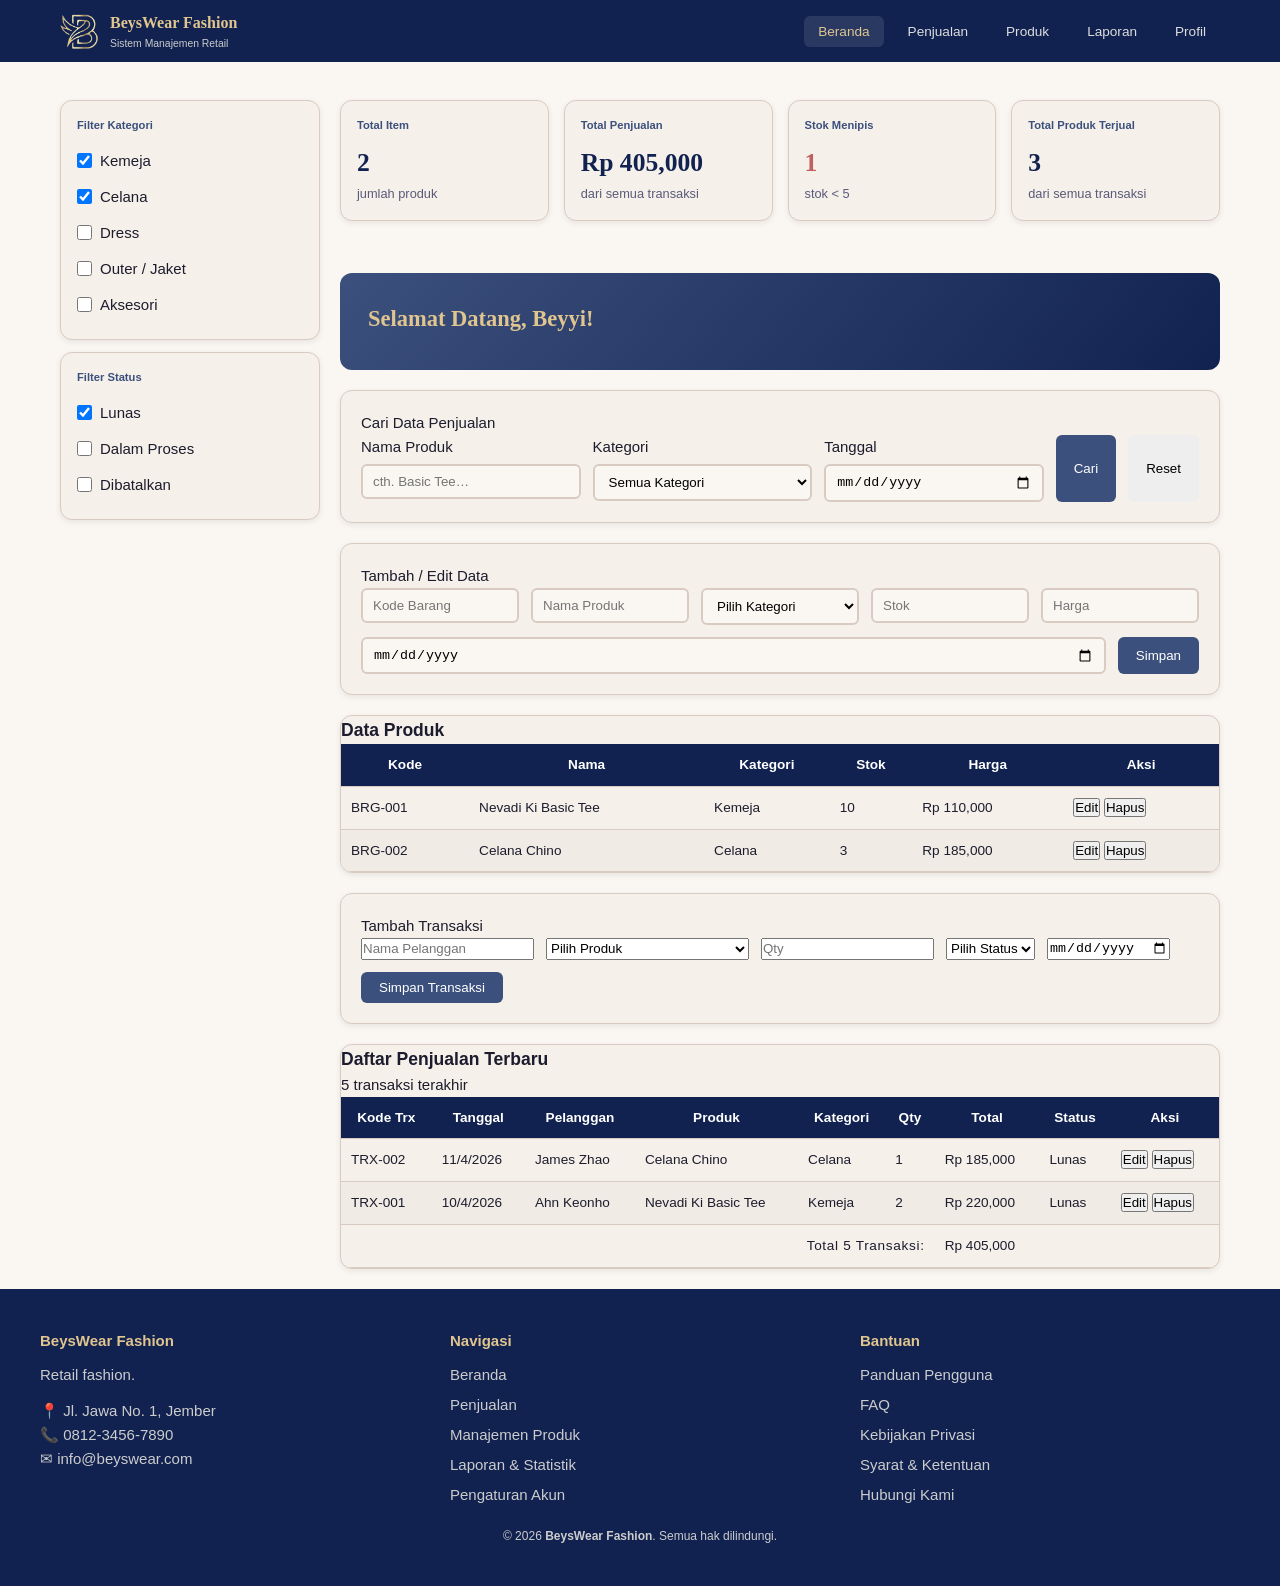
==== commit 8727425a: "Menambahkan javascript dan ubah sedikit tampilan" ====
--- a/index.html
+++ b/index.html
@@ -109,6 +109,7 @@
             <div class="sb-card">
                 <p class="sb-title">Total Produk Terjual</p>
                 <p class="sb-angka" id="totalTerjual">0</p>
+                <p class="sb-label">dari semua transaksi</p>
             </div>
         </div>
 
--- a/style.css
+++ b/style.css
@@ -344,16 +344,31 @@
         }
         
         @media(min-width: 1024px) {
-                .hamburger {
-                        display: none; 
-                }
+        .wrapper {
+                flex-direction: row; 
+                align-items: flex-start; 
+
+        }
+        
+        aside {
+                width: 260px; 
+                flex-shrink: 0; 
+        }
+
+        main {
+                flex: 1;
+        }
+
+        .hamburger {
+                display: none; 
+        }
                 
-                .nav-menu {
-                        display: flex; 
-                        flex-direction: row; 
-                        position: static; 
-                        width: auto;
-                        padding: 0;
-                        background: transparent;
+        .nav-menu {
+                display: flex; 
+                flex-direction: row; 
+                position: static; 
+                width: auto;
+                padding: 0;
+                background: transparent;
                 }
         }
